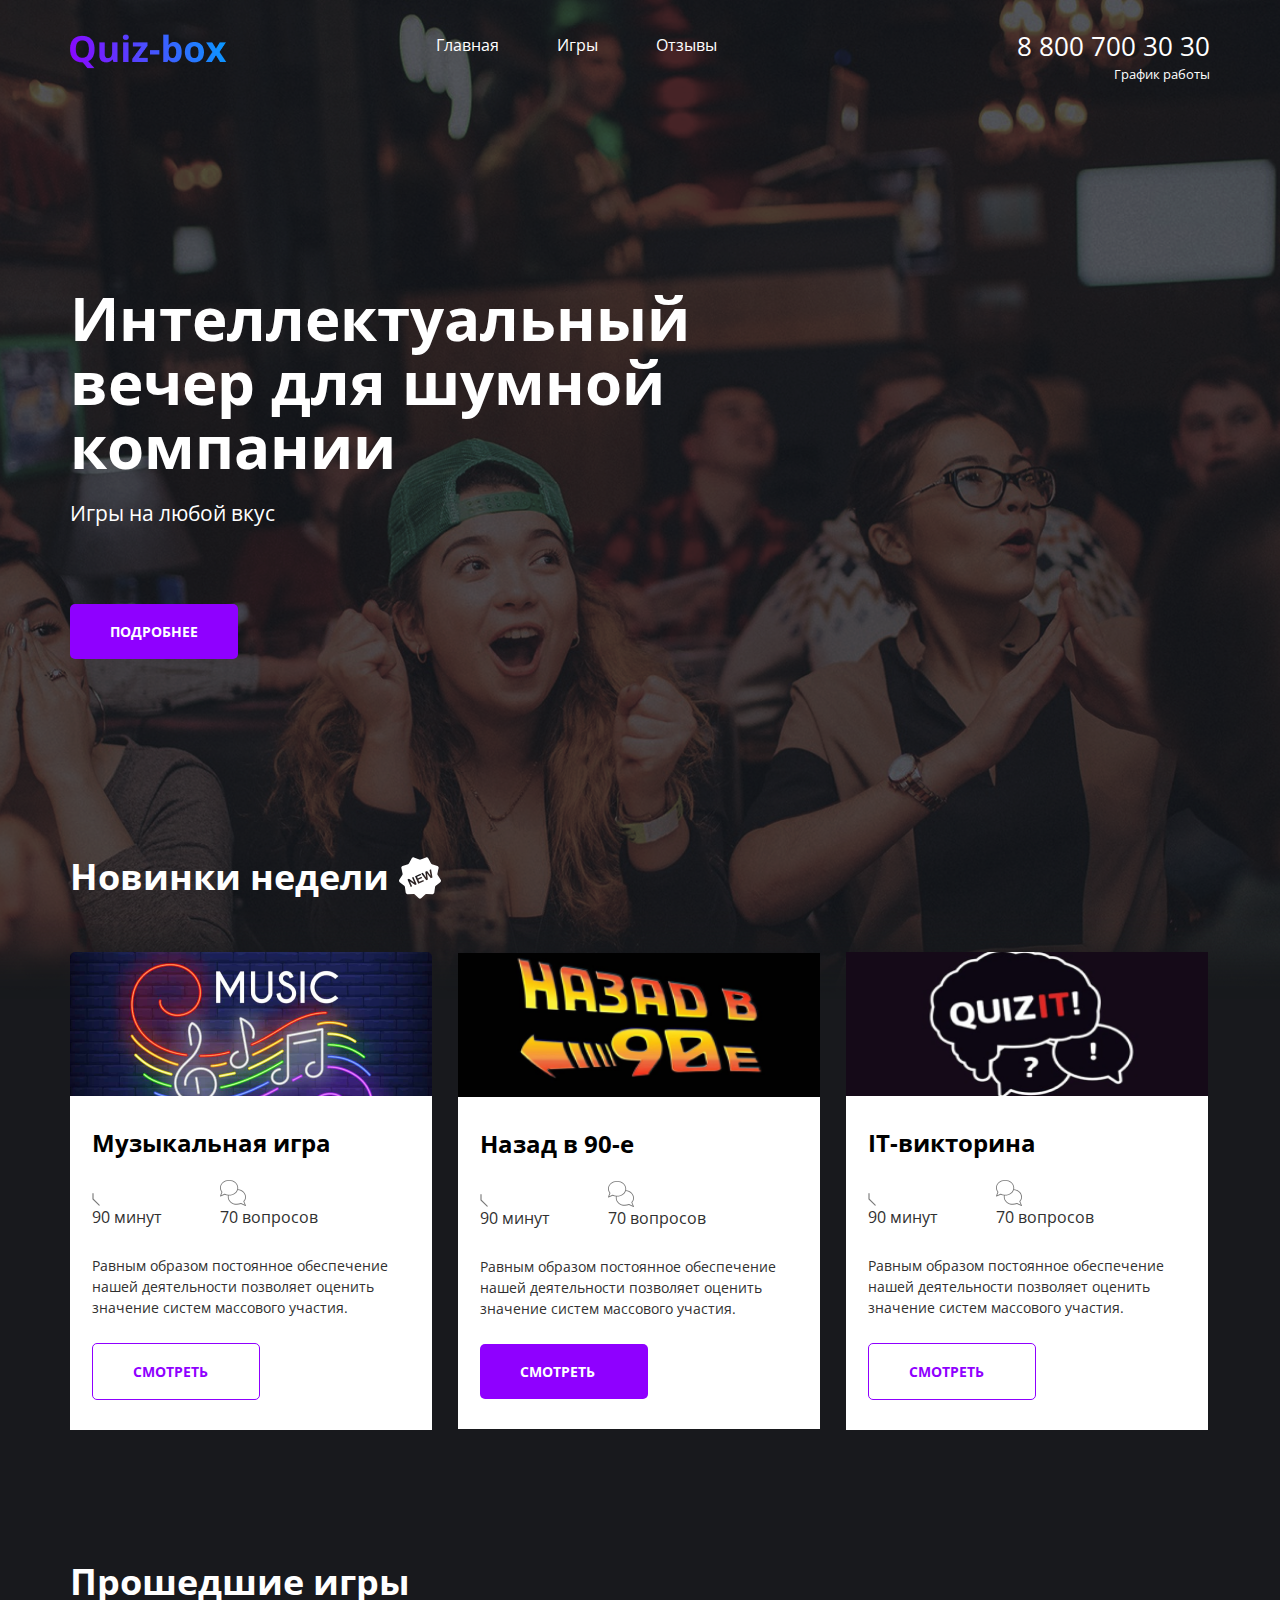
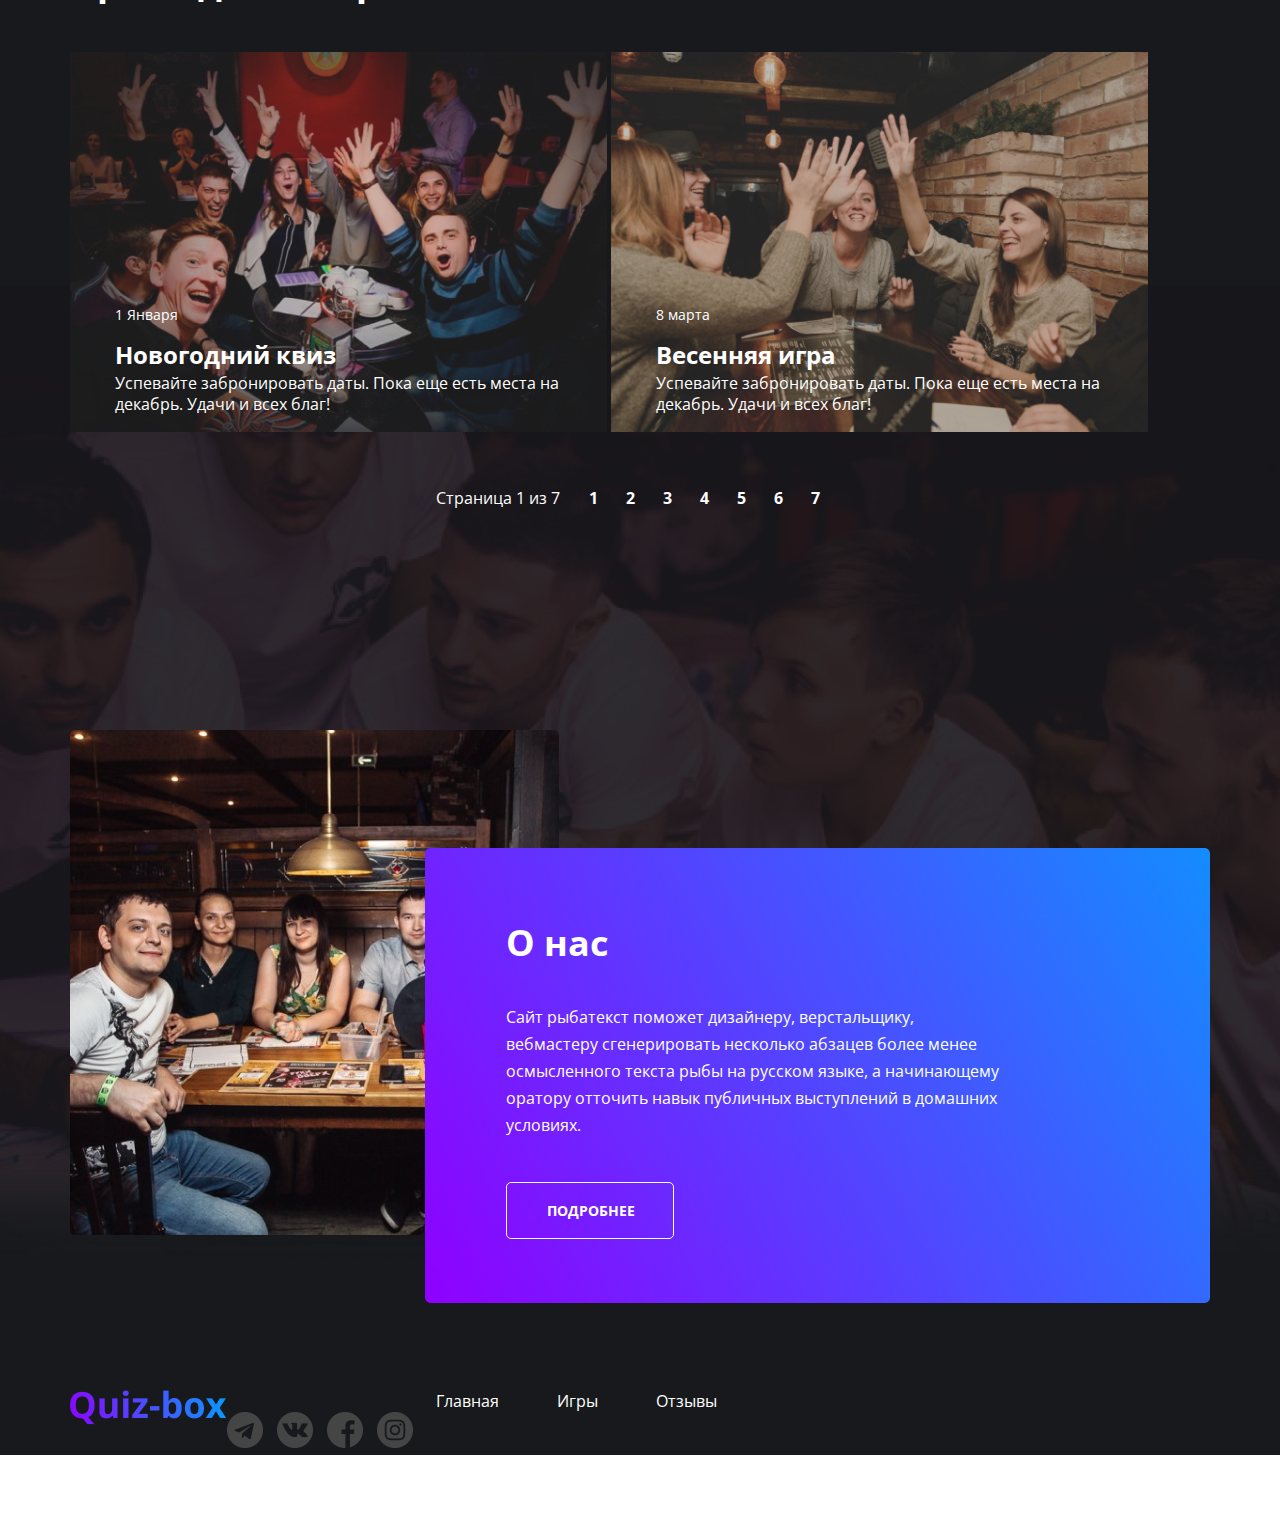
==== index.html @ 4ecdbf76 "ДЗ№2 проблемы" ====
<!DOCTYPE html>
<html lang="ru">

<head>
  <meta charset="UTF-8">
  <meta http-equiv="X-UA-Compatible" content="IE=edge">
  <meta name="viewport" content="width=device-width, initial-scale=1.0">
  <title>Quiz-box</title>
  <link rel="preconnect" href="https://fonts.googleapis.com">
  <link rel="preconnect" href="https://fonts.gstatic.com" crossorigin>
  <link href="https://fonts.googleapis.com/css2?family=Open+Sans:wght@400;700&display=swap" rel="stylesheet">
  <link rel="stylesheet" href="./style/main.css">
</head>

<body>
  <div class="wrapper">
    <div class="wrapper__content wrapper__content--main">
      <header class="header">
        <div class="container container__header">
          <a href="#" class="logo">
            <img src="./img/Quiz-box.png" alt="logo" class="logo__img">
          </a>
          <nav class="menu">
            <ul class="menu__list">
              <li class="menu__item">
                <a href="#" class="menu__link">Главная</a>
              </li>
              <li class="menu__item">
                <a href="#" class="menu__link">Игры</a>
              </li>
              <li class="menu__item">
                <a href="#" class="menu__link">Отзывы</a>
              </li>
            </ul>
          </nav>
          <address class="contacts">
            <a href="tel:+78007003030" class="contacts__phone">8 800 700 30 30</a>
            <div class="contacts__info">График работы</div>
          </address>
        </div>
      </header>
      <main class="main-content">
        <section class="hello">
          <div class="container container__hello">
            <h1 class="title title__hello">Интеллектуальный вечер для шумной компании</h1>
            <div class="subtitle subtitle__hello">Игры на любой вкус</div>
            <a href="#" class="button button__hello">Подробнее</a>
          </div>
        </section>
        <section class="offers">
          <div class="container container__offers">
            <div class="title">
              <h2 class="title title--new">Новинки недели</h2>
              <img src="./img/Vector3.svg" alt="new" class="title__img">
            </div>
            <ul class="offers__list">
              <li class="offers__item">
                <div class="offers__header">
                  <img src="./img/music-quiz 1.png" alt="Музыкальная игра" class="offers__img">
                </div>
                <div class="offers__content">
                  <h5 class="offers__title">Музыкальная игра</h5>
                  <ul class="offers__rules">
                    <li class="offers__rule">
                      <img src="./img/Vector.svg" alt="часы" class="offers__rule-icon">
                      <div class="offers__rule-text">90 минут</div>
                    </li>
                    <li class="offers__rule">
                      <img src="./img/Vector2.svg" alt="иконка" class="offers__rule-icon">
                      <div class="offers__rule-text">70 вопросов</div>
                    </li>
                  </ul>
                  <p class="offers__description">
                    Равным образом постоянное обеспечение нашей деятельности
                    позволяет оценить значение систем массового участия.
                  </p>
                  <a href="#" class="button button__offers--light">Смотреть</a>
                </div>
              </li>
              <li class="offers__item">
                <div class="offers__header">
                  <img src="./img/DyzSUv3WsAEW9zJ 1.png" alt="Назад в 90-е" class="offers__img">
                </div>
                <div class="offers__content">
                  <h5 class="offers__title">Назад в 90-е</h5>
                  <ul class="offers__rules">
                    <li class="offers__rule">
                      <img src="./img/Vector.svg" alt="часы" class="offers__rule-icon">
                      <div class="offers__rule-text">90 минут</div>
                    </li>
                    <li class="offers__rule">
                      <img src="./img/Vector2.svg" alt="иконка" class="offers__rule-icon">
                      <div class="offers__rule-text">70 вопросов</div>
                    </li>
                  </ul>
                  <p class="offers__description">
                    Равным образом постоянное обеспечение нашей деятельности
                    позволяет оценить значение систем массового участия.
                  </p>
                  <a href="#" class="button button__offers">Смотреть</a>
                </div>
              </li>
              <li class="offers__item">
                <div class="offers__header">
                  <img src="./img/WYIzcJxSabU 1.png" alt="IT-викторина" class="offers__img">
                </div>
                <div class="offers__content">
                  <h5 class="offers__title">IT-викторина</h5>
                  <ul class="offers__rules">
                    <li class="offers__rule">
                      <img src="./img/Vector.svg" alt="часы" class="offers__rule-icon">
                      <div class="offers__rule-text">90 минут</div>
                    </li>
                    <li class="offers__rule">
                      <img src="./img/Vector2.svg" alt="иконка" class="offers__rule-icon">
                      <div class="offers__rule-text">70 вопросов</div>
                    </li>
                  </ul>
                  <p class="offers__description">
                    Равным образом постоянное обеспечение нашей деятельности
                    позволяет оценить значение систем массового участия.
                  </p>
                  <a href="#" class="button button__offers--light">Смотреть</a>
                </div>
              </li>
            </ul>
          </div>
        </section>
        <section class="pastgame">
          <div class="container container__pastgame">
            <h2 class="title">Прошедшие игры</h2>
            <ul class="pastgame__list">
              <li class="pastgame__item">
                <img src="./img/kto_gde_kviz__moskva_1_qg_large 1.jpg" alt="Новогодний квиз" class="pastgame__img">
                <div class="pastgame__content">
                  <div class="pastgame__date">1 Января</div>
                  <h5 class="pastgame__title">Новогодний квиз</h5>
                  <p class="pastgame__description">
                    Успевайте забронировать даты. Пока еще есть места на декабрь. Удачи и всех благ!
                  </p>
                </div>
              </li>
              <li class="pastgame__item">
                <img src="./img/3187ee0fc9499a1ef1583ff3c981cf5a 1.jpg" alt="Весенняя игра" class="pastgame__img">
                <div class="pastgame__content">
                  <div class="pastgame__date">8 марта</div>
                  <h5 class="pastgame__title">Весенняя игра</h5>
                  <p class="pastgame__description">
                    Успевайте забронировать даты. Пока еще есть места на декабрь. Удачи и всех благ!
                  </p>
                </div>
              </li>
            </ul>
            <div class="paginator">
              <div class="paginator__display"> Страница 1 из 7</div>
              <ul class="paginator__list">
                <li class="paginator__item paginator__item--active">
                  <a href="#" class="paginator__icon">1</a>
                </li>
                <li class="paginator__item">
                  <a href="#" class="paginator__icon">2</a>
                </li>
                <li class="paginator__item">
                  <a href="#" class="paginator__icon">3</a>
                </li>
                <li class="paginator__item">
                  <a href="#" class="paginator__icon">4</a>
                </li>
                <li class="paginator__item">
                  <a href="#" class="paginator__icon">5</a>
                </li>
                <li class="paginator__item">
                  <a href="#" class="paginator__icon">6</a>
                </li>
                <li class="paginator__item">
                  <a href="#" class="paginator__icon">7</a>
                </li>
              </ul>
            </div>
          </div>
        </section>
        <section class="about">
          <div class="container container__about">
            <img src="./img/Mask Group.png" alt="картинка" class="about__img">
            <div class="about__content">
              <h2 class="title">О нас</h2>
              <p class="about__description">
                Сайт рыбатекст поможет дизайнеру, верстальщику, вебмастеру
                сгенерировать несколько абзацев более менее осмысленного текста рыбы на русском языке,
                а начинающему оратору отточить навык публичных выступлений в домашних условиях.
              </p>
              <a href="#" class="button button--transparent">Подробнее</a>
            </div>
          </div>
        </section>
      </main>
    </div>
    <footer class="footer">
      <div class="container container__footer">
        <a href="#" class="logo">
          <img src="./img/Quiz-box-1.png" alt="logo" class="logo__img">
        </a>
        <nav class="menu">
          <ul class="menu__list">
            <li class="menu__item">
              <a href="#" class="menu__link">Главная</a>
            </li>
            <li class="menu__item">
              <a href="#" class="menu__link">Игры</a>
            </li>
            <li class="menu__item">
              <a href="#" class="menu__link">Отзывы</a>
            </li>
          </ul>
        </nav>
        <div class="socials">
          <ul class="socials__list">
            <li class="socials__item social__item--icon--telegram">
              <a href="#" class="socials__link">
              </a>
            </li>
            <li class="socials__item social__item--icon--vk">
              <a href="#" class="socials__link">
              </a>
            </li>
            <li class="socials__item social__item--icon--fb">
              <a href="#" class="socials__link">
              </a>
            </li>
            <li class="socials__item social__item--icon--insta">
              <a href="#" class="socials__link">
              </a>
            </li>
          </ul>
        </div>
        <address class="contacts">
          <div class="contacts__call">Бесплатный звонок по России</div>
          <a href="tel:+78007003030" class="contacts__phone">8 800 700 30 30</a>
        </address>
      </div>
    </footer>
  </div>
</body>

</html>
---- style/main.css ----
@import url(./bloсks/base.css);
@import url(./bloсks/header.css);
@import url(./bloсks/hello.css);
@import url(./bloсks/offers.css);
@import url(./bloсks/pastgame.css);
@import url(./bloсks/about.css); 
@import url(./bloсks/footer.css);
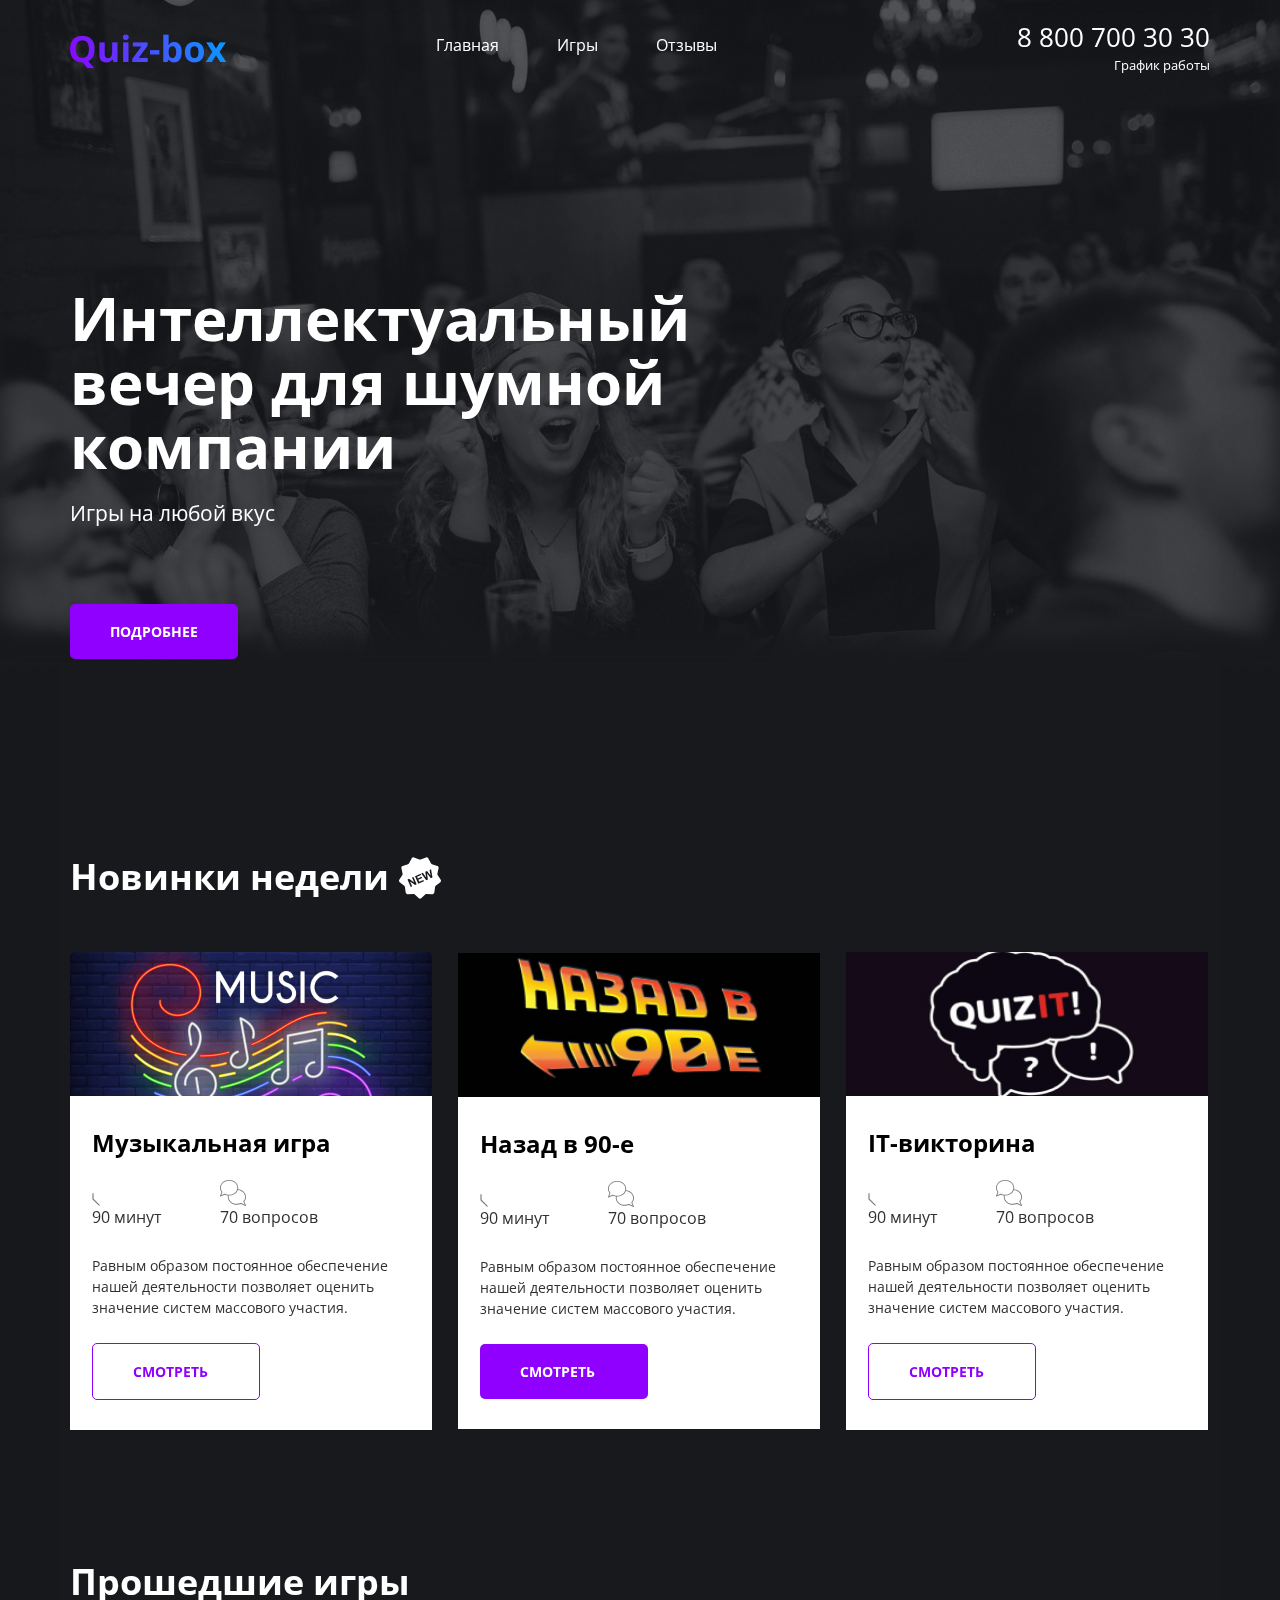
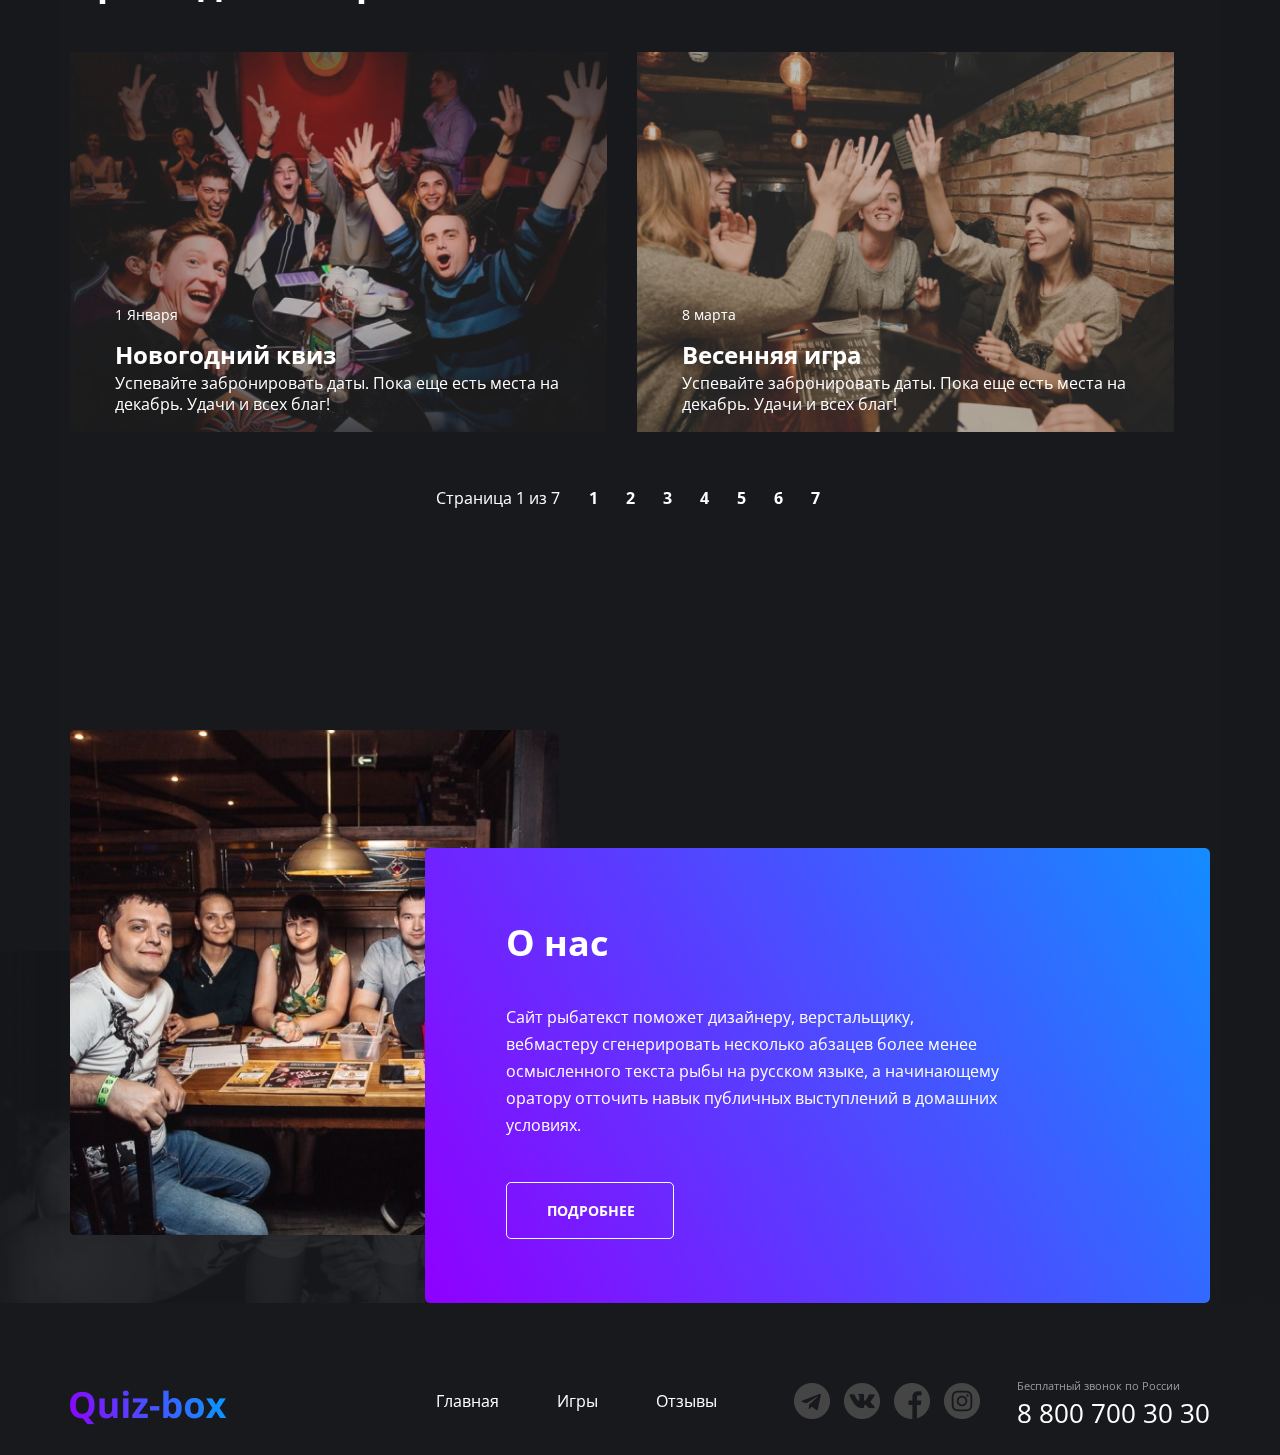
==== commit 4b9b64e2: "дз№2 правки" ====
--- a/index.html
+++ b/index.html
@@ -14,6 +14,9 @@
 
 <body>
   <div class="wrapper">
+    <div class="wrapper wrapper__background">
+      <img src="./img/nbgB77C1HAg 1.png" alt="Фон верх" class="wrapper__img">
+    </div>
     <div class="wrapper__content wrapper__content--main">
       <header class="header">
         <div class="container container__header">
@@ -180,6 +183,9 @@
           </div>
         </section>
         <section class="about">
+          <div class="about about__background">
+            <img src="./img/56278948-888x544 2.png" alt="Фон низ" class="about__background--low">
+          </div>
           <div class="container container__about">
             <img src="./img/Mask Group.png" alt="картинка" class="about__img">
             <div class="about__content">
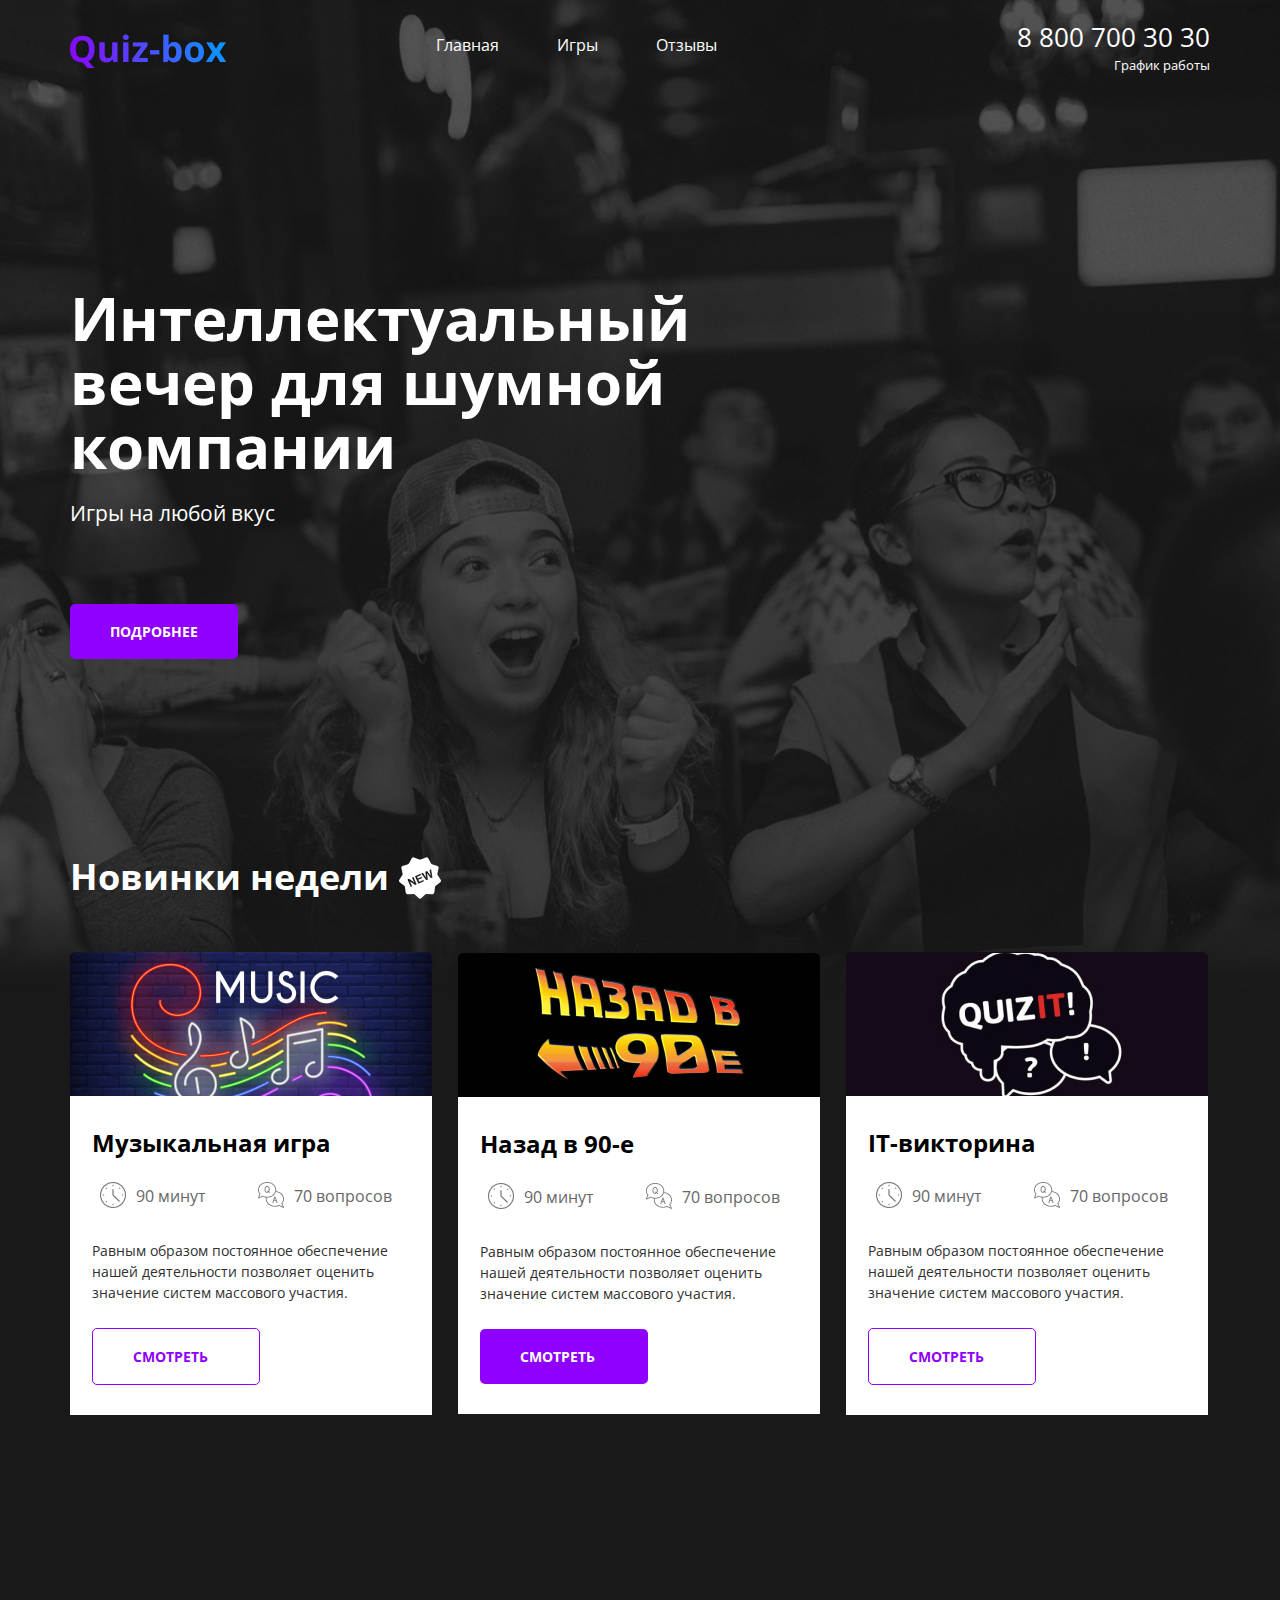
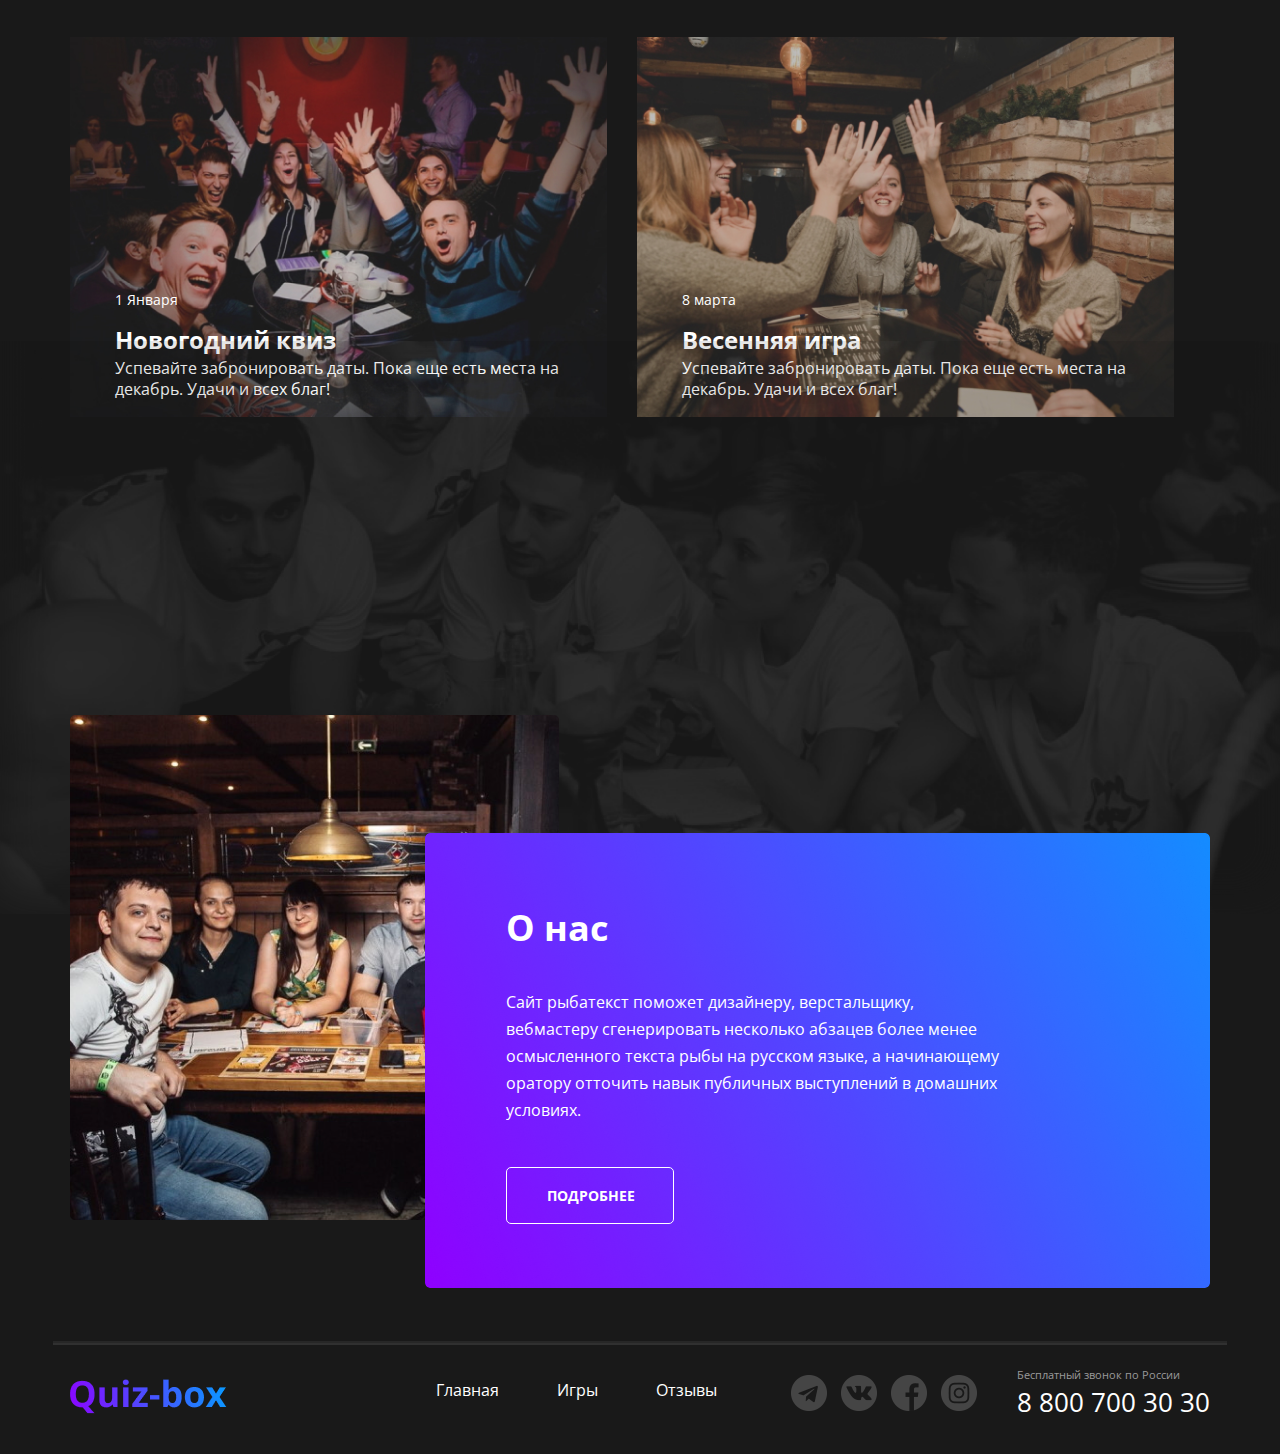
==== commit cec15d06: "ДЗ№2 на проверку" ====
--- a/index.html
+++ b/index.html
@@ -14,10 +14,10 @@
 
 <body>
   <div class="wrapper">
-    <div class="wrapper wrapper__background">
-      <img src="./img/nbgB77C1HAg 1.png" alt="Фон верх" class="wrapper__img">
-    </div>
     <div class="wrapper__content wrapper__content--main">
+      <div class="wrapper wrapper__background">
+        <img src="./img/background.png" alt="Фон верх" class="wrapper__img">
+      </div>
       <header class="header">
         <div class="container container__header">
           <a href="#" class="logo">
@@ -65,11 +65,11 @@
                   <h5 class="offers__title">Музыкальная игра</h5>
                   <ul class="offers__rules">
                     <li class="offers__rule">
-                      <img src="./img/Vector.svg" alt="часы" class="offers__rule-icon">
+                      <img src="./img/clock (2) 1.png" alt="часы" class="offers__rule-icon">
                       <div class="offers__rule-text">90 минут</div>
                     </li>
                     <li class="offers__rule">
-                      <img src="./img/Vector2.svg" alt="иконка" class="offers__rule-icon">
+                      <img src="./img/qa (1) 1.png" alt="иконка" class="offers__rule-icon">
                       <div class="offers__rule-text">70 вопросов</div>
                     </li>
                   </ul>
@@ -82,17 +82,17 @@
               </li>
               <li class="offers__item">
                 <div class="offers__header">
-                  <img src="./img/DyzSUv3WsAEW9zJ 1.png" alt="Назад в 90-е" class="offers__img">
+                  <img src="./img/back90.png" alt="Назад в 90-е" class="offers__img">
                 </div>
                 <div class="offers__content">
                   <h5 class="offers__title">Назад в 90-е</h5>
                   <ul class="offers__rules">
                     <li class="offers__rule">
-                      <img src="./img/Vector.svg" alt="часы" class="offers__rule-icon">
+                      <img src="./img/clock (2) 1.png" alt="часы" class="offers__rule-icon">
                       <div class="offers__rule-text">90 минут</div>
                     </li>
                     <li class="offers__rule">
-                      <img src="./img/Vector2.svg" alt="иконка" class="offers__rule-icon">
+                      <img src="./img/qa (1) 1.png" alt="иконка" class="offers__rule-icon">
                       <div class="offers__rule-text">70 вопросов</div>
                     </li>
                   </ul>
@@ -105,17 +105,17 @@
               </li>
               <li class="offers__item">
                 <div class="offers__header">
-                  <img src="./img/WYIzcJxSabU 1.png" alt="IT-викторина" class="offers__img">
+                  <img src="./img/itquiz.png" alt="IT-викторина" class="offers__img">
                 </div>
                 <div class="offers__content">
                   <h5 class="offers__title">IT-викторина</h5>
                   <ul class="offers__rules">
                     <li class="offers__rule">
-                      <img src="./img/Vector.svg" alt="часы" class="offers__rule-icon">
+                      <img src="./img/clock (2) 1.png" alt="часы" class="offers__rule-icon">
                       <div class="offers__rule-text">90 минут</div>
                     </li>
                     <li class="offers__rule">
-                      <img src="./img/Vector2.svg" alt="иконка" class="offers__rule-icon">
+                      <img src="./img/qa (1) 1.png" alt="иконка" class="offers__rule-icon">
                       <div class="offers__rule-text">70 вопросов</div>
                     </li>
                   </ul>
@@ -134,7 +134,7 @@
             <h2 class="title">Прошедшие игры</h2>
             <ul class="pastgame__list">
               <li class="pastgame__item">
-                <img src="./img/kto_gde_kviz__moskva_1_qg_large 1.jpg" alt="Новогодний квиз" class="pastgame__img">
+                <img src="./img/new-quiz.jpg" alt="Новогодний квиз" class="pastgame__img">
                 <div class="pastgame__content">
                   <div class="pastgame__date">1 Января</div>
                   <h5 class="pastgame__title">Новогодний квиз</h5>
@@ -144,7 +144,7 @@
                 </div>
               </li>
               <li class="pastgame__item">
-                <img src="./img/3187ee0fc9499a1ef1583ff3c981cf5a 1.jpg" alt="Весенняя игра" class="pastgame__img">
+                <img src="./img/spring.jpg" alt="Весенняя игра" class="pastgame__img">
                 <div class="pastgame__content">
                   <div class="pastgame__date">8 марта</div>
                   <h5 class="pastgame__title">Весенняя игра</h5>
@@ -184,10 +184,10 @@
         </section>
         <section class="about">
           <div class="about about__background">
-            <img src="./img/56278948-888x544 2.png" alt="Фон низ" class="about__background--low">
+            <img src="./img/background-low.png" alt="Фон низ" class="about__background--low">
           </div>
           <div class="container container__about">
-            <img src="./img/Mask Group.png" alt="картинка" class="about__img">
+            <img src="./img/about.png" alt="картинка" class="about__img">
             <div class="about__content">
               <h2 class="title">О нас</h2>
               <p class="about__description">
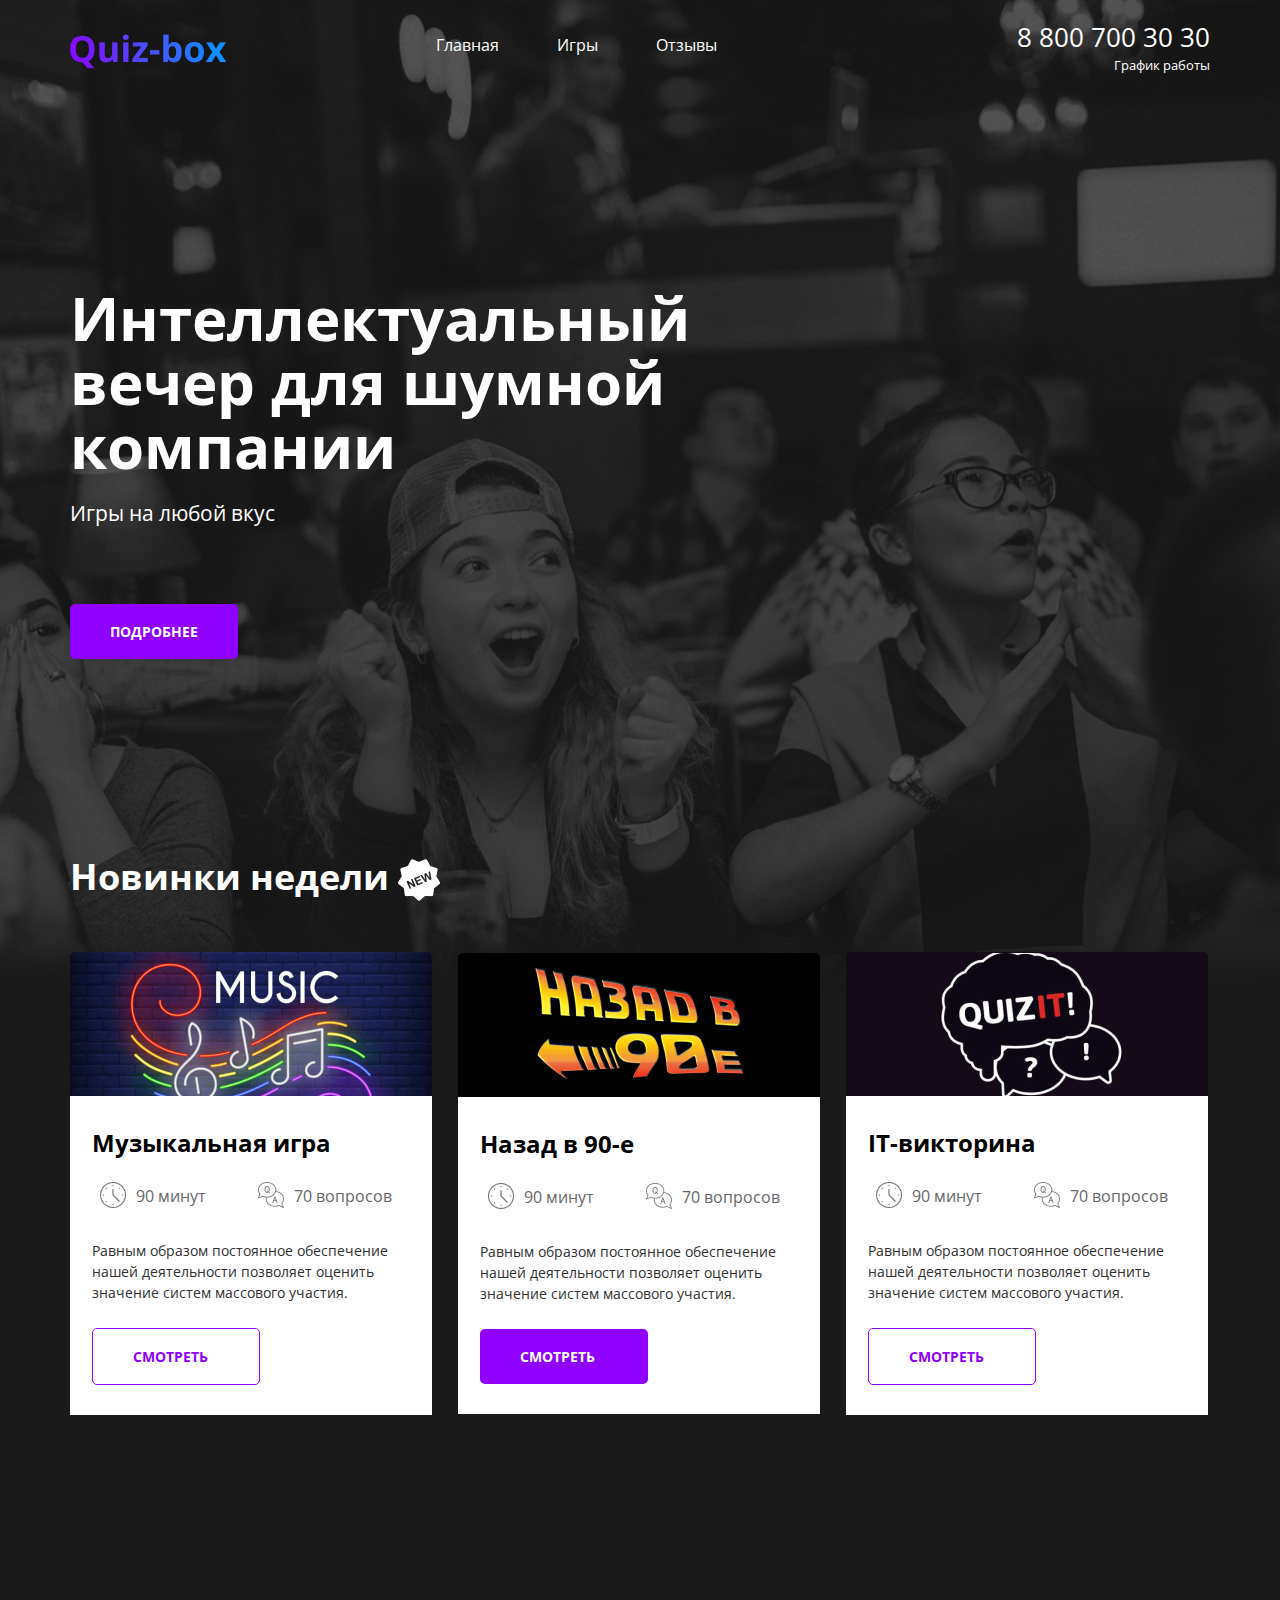
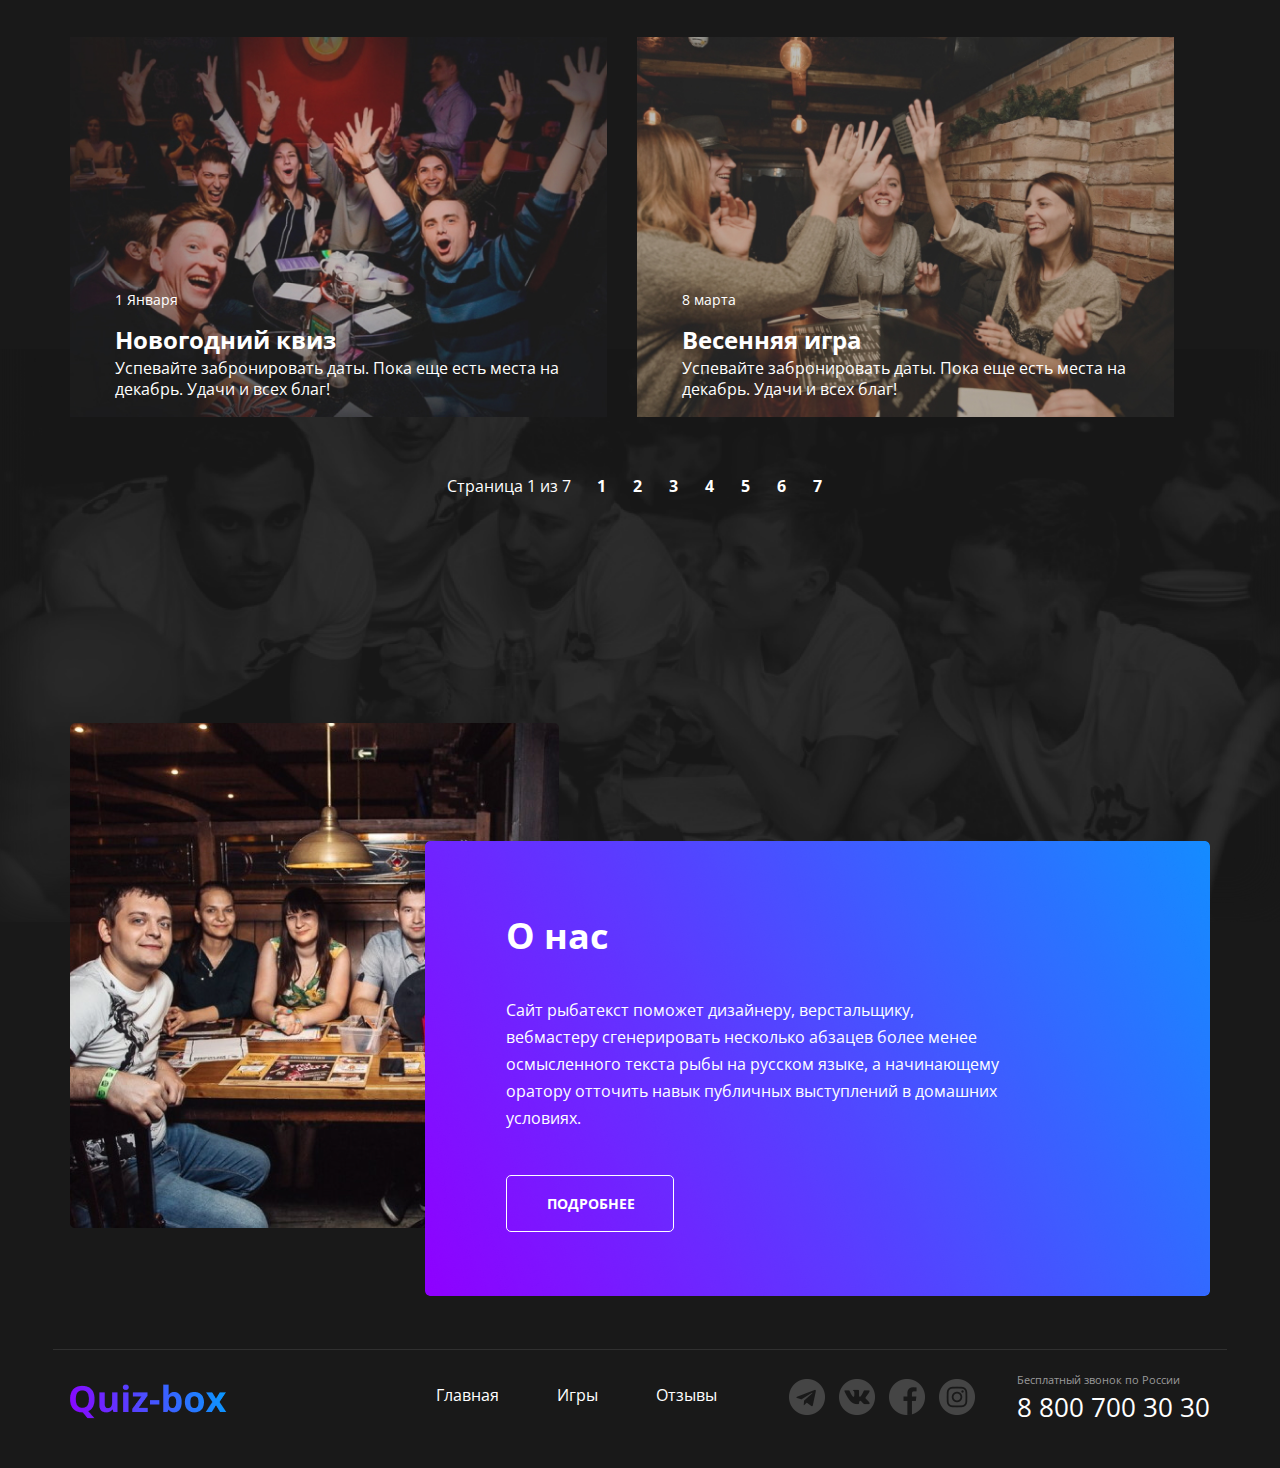
==== commit 0664e7db: "ДЗ№2 на сдачу" ====
--- a/index.html
+++ b/index.html
@@ -15,11 +15,11 @@
 <body>
   <div class="wrapper">
     <div class="wrapper__content wrapper__content--main">
-      <div class="wrapper wrapper__background">
+      <div class="wrapper wrapper--background">
         <img src="./img/background.png" alt="Фон верх" class="wrapper__img">
       </div>
       <header class="header">
-        <div class="container container__header">
+        <div class="container header__container">
           <a href="#" class="logo">
             <img src="./img/Quiz-box.png" alt="logo" class="logo__img">
           </a>
@@ -44,17 +44,16 @@
       </header>
       <main class="main-content">
         <section class="hello">
-          <div class="container container__hello">
+          <div class="container hello__container">
             <h1 class="title title__hello">Интеллектуальный вечер для шумной компании</h1>
             <div class="subtitle subtitle__hello">Игры на любой вкус</div>
             <a href="#" class="button button__hello">Подробнее</a>
           </div>
         </section>
         <section class="offers">
-          <div class="container container__offers">
+          <div class="container offers__container">
             <div class="title">
               <h2 class="title title--new">Новинки недели</h2>
-              <img src="./img/Vector3.svg" alt="new" class="title__img">
             </div>
             <ul class="offers__list">
               <li class="offers__item">
@@ -130,7 +129,7 @@
           </div>
         </section>
         <section class="pastgame">
-          <div class="container container__pastgame">
+          <div class="container pastgame__container">
             <h2 class="title">Прошедшие игры</h2>
             <ul class="pastgame__list">
               <li class="pastgame__item">
@@ -202,7 +201,7 @@
       </main>
     </div>
     <footer class="footer">
-      <div class="container container__footer">
+      <div class="container footer__container">
         <a href="#" class="logo">
           <img src="./img/Quiz-box-1.png" alt="logo" class="logo__img">
         </a>
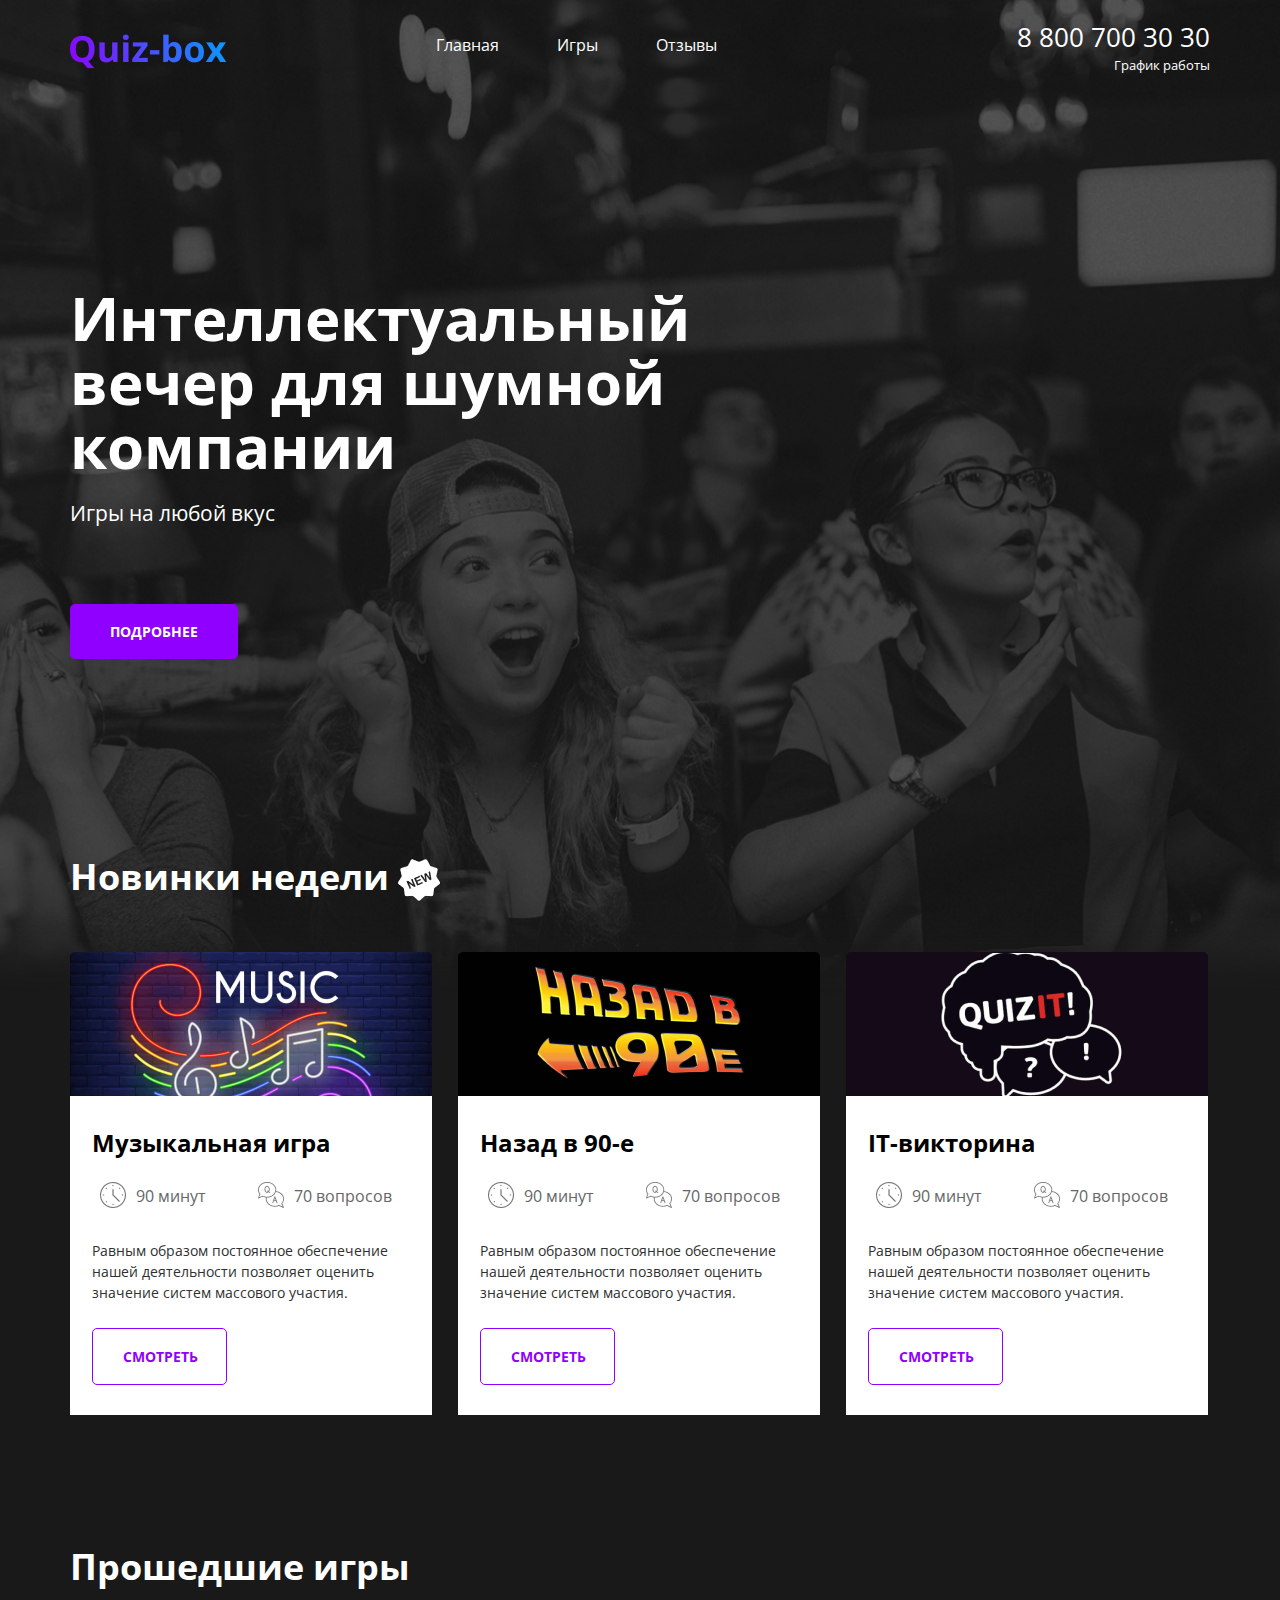
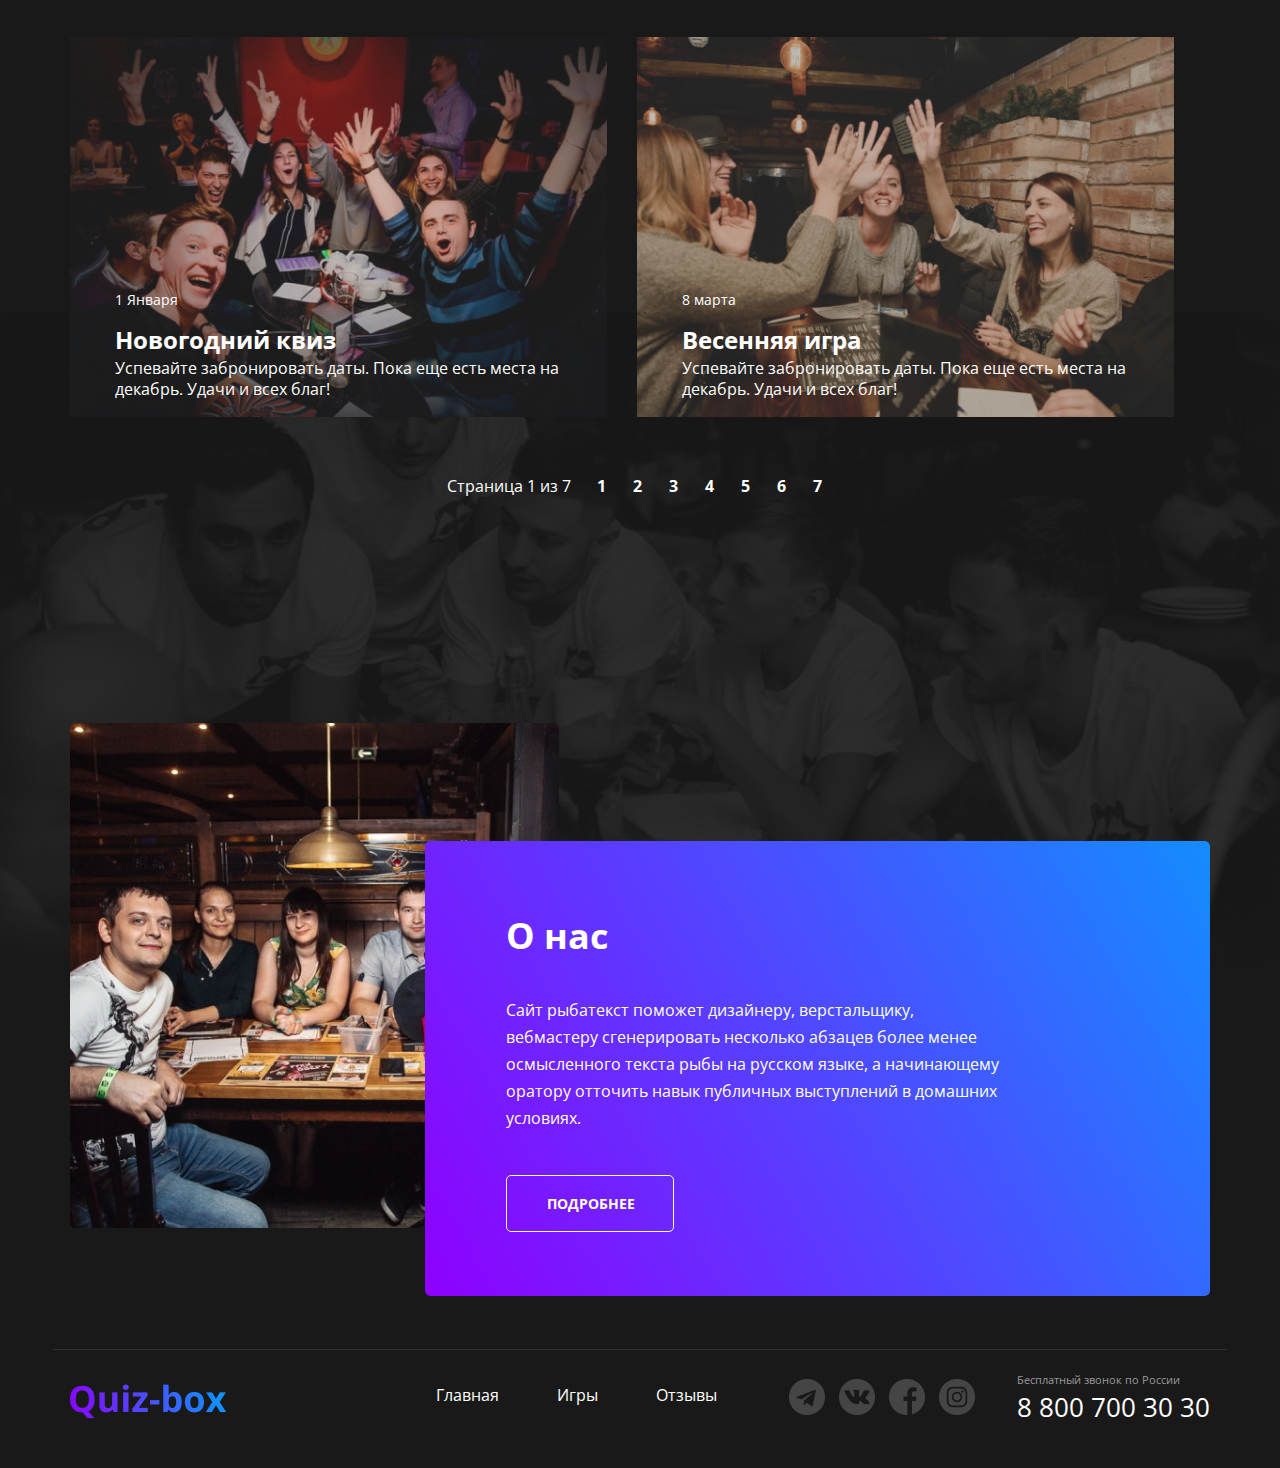
==== commit 7a3a9788: "ДЗ №2 на сдачу" ====
--- a/index.html
+++ b/index.html
@@ -45,16 +45,14 @@
       <main class="main-content">
         <section class="hello">
           <div class="container hello__container">
-            <h1 class="title title__hello">Интеллектуальный вечер для шумной компании</h1>
-            <div class="subtitle subtitle__hello">Игры на любой вкус</div>
-            <a href="#" class="button button__hello">Подробнее</a>
+            <h1 class="title hello__title">Интеллектуальный вечер для шумной компании</h1>
+            <div class="subtitle hello__subtitle">Игры на любой вкус</div>
+            <a href="#" class="button hello__button">Подробнее</a>
           </div>
         </section>
         <section class="offers">
           <div class="container offers__container">
-            <div class="title">
               <h2 class="title title--new">Новинки недели</h2>
-            </div>
             <ul class="offers__list">
               <li class="offers__item">
                 <div class="offers__header">
@@ -76,7 +74,7 @@
                     Равным образом постоянное обеспечение нашей деятельности
                     позволяет оценить значение систем массового участия.
                   </p>
-                  <a href="#" class="button button__offers--light">Смотреть</a>
+                  <a href="#" class="button button--light">Смотреть</a>
                 </div>
               </li>
               <li class="offers__item">
@@ -99,7 +97,7 @@
                     Равным образом постоянное обеспечение нашей деятельности
                     позволяет оценить значение систем массового участия.
                   </p>
-                  <a href="#" class="button button__offers">Смотреть</a>
+                  <a href="#" class="button button--light">Смотреть</a>
                 </div>
               </li>
               <li class="offers__item">
@@ -122,7 +120,7 @@
                     Равным образом постоянное обеспечение нашей деятельности
                     позволяет оценить значение систем массового участия.
                   </p>
-                  <a href="#" class="button button__offers--light">Смотреть</a>
+                  <a href="#" class="button button--light">Смотреть</a>
                 </div>
               </li>
             </ul>
@@ -182,10 +180,10 @@
           </div>
         </section>
         <section class="about">
-          <div class="about about__background">
-            <img src="./img/background-low.png" alt="Фон низ" class="about__background--low">
-          </div>
-          <div class="container container__about">
+          <div class="about__background">
+            <img src="./img/background-low.png" alt="Фон низ" class="about__background-low">
+          </div>
+          <div class="container about__container">
             <img src="./img/about.png" alt="картинка" class="about__img">
             <div class="about__content">
               <h2 class="title">О нас</h2>
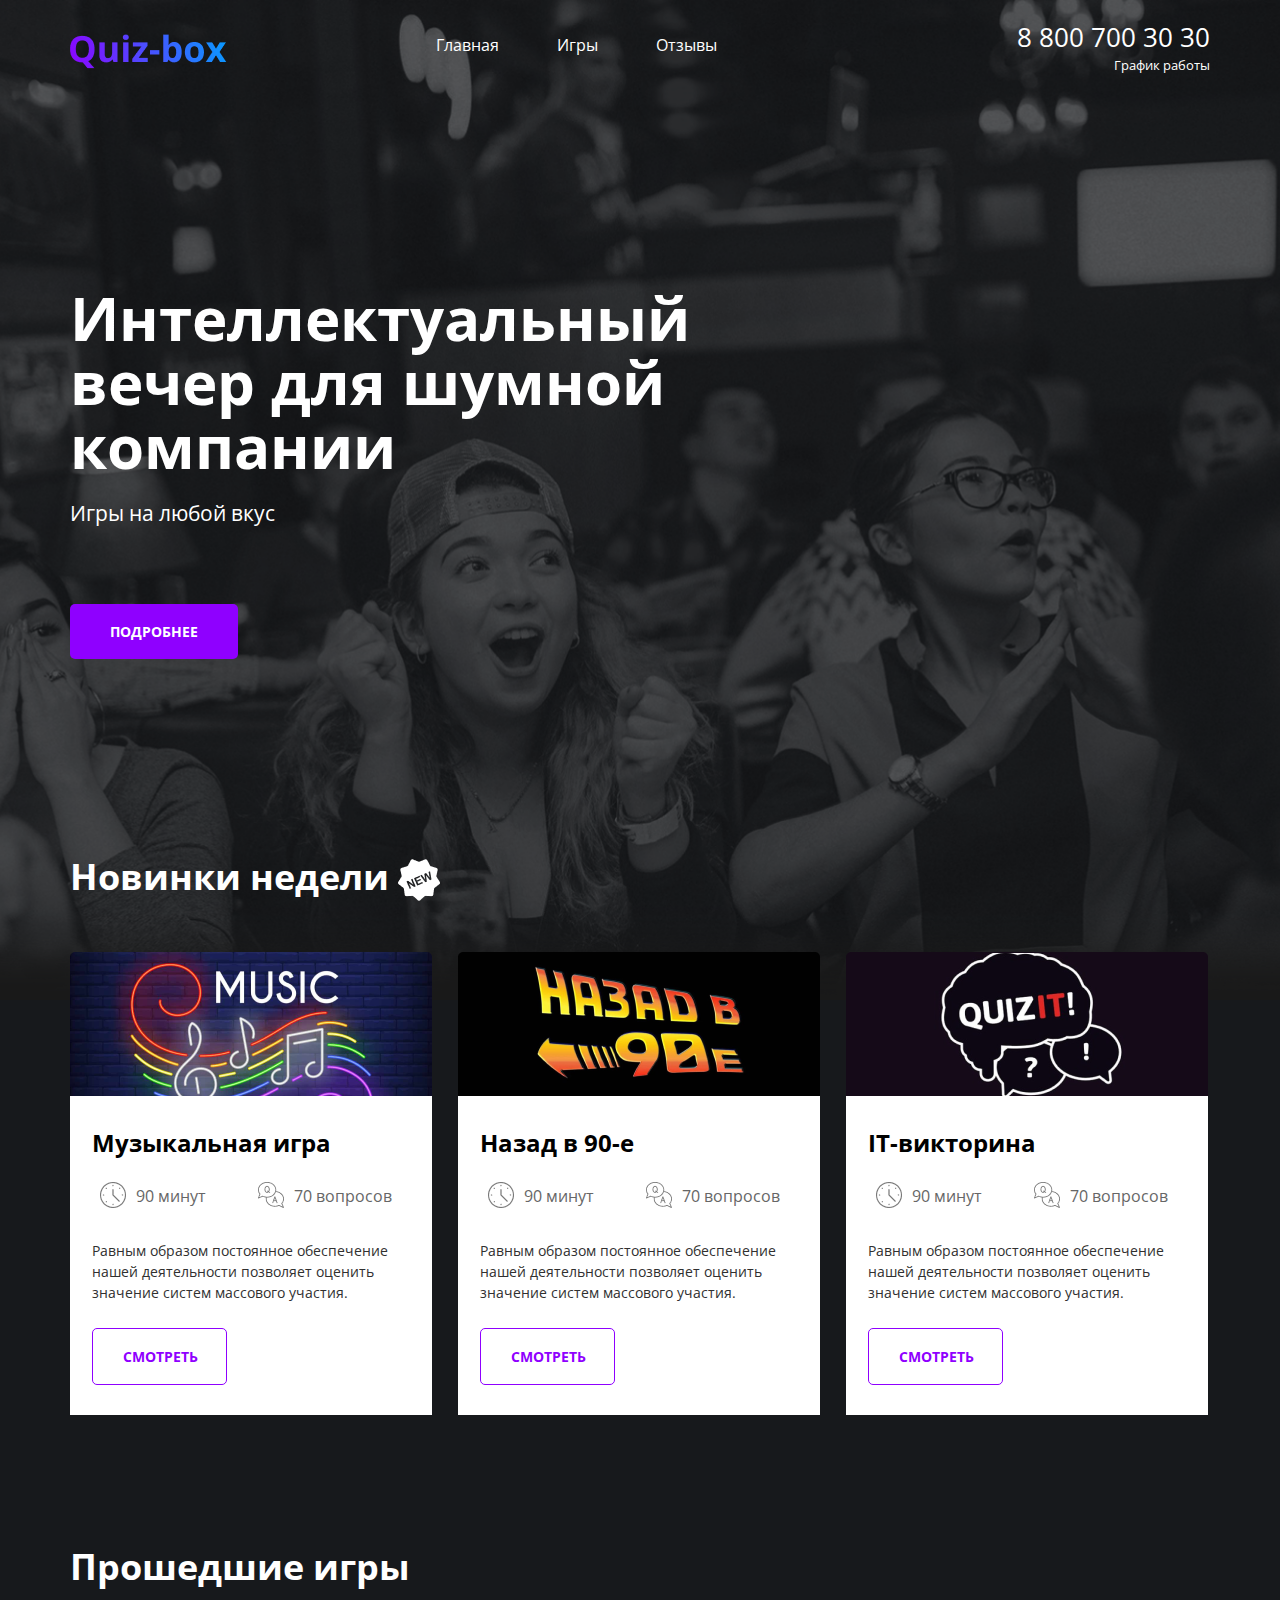
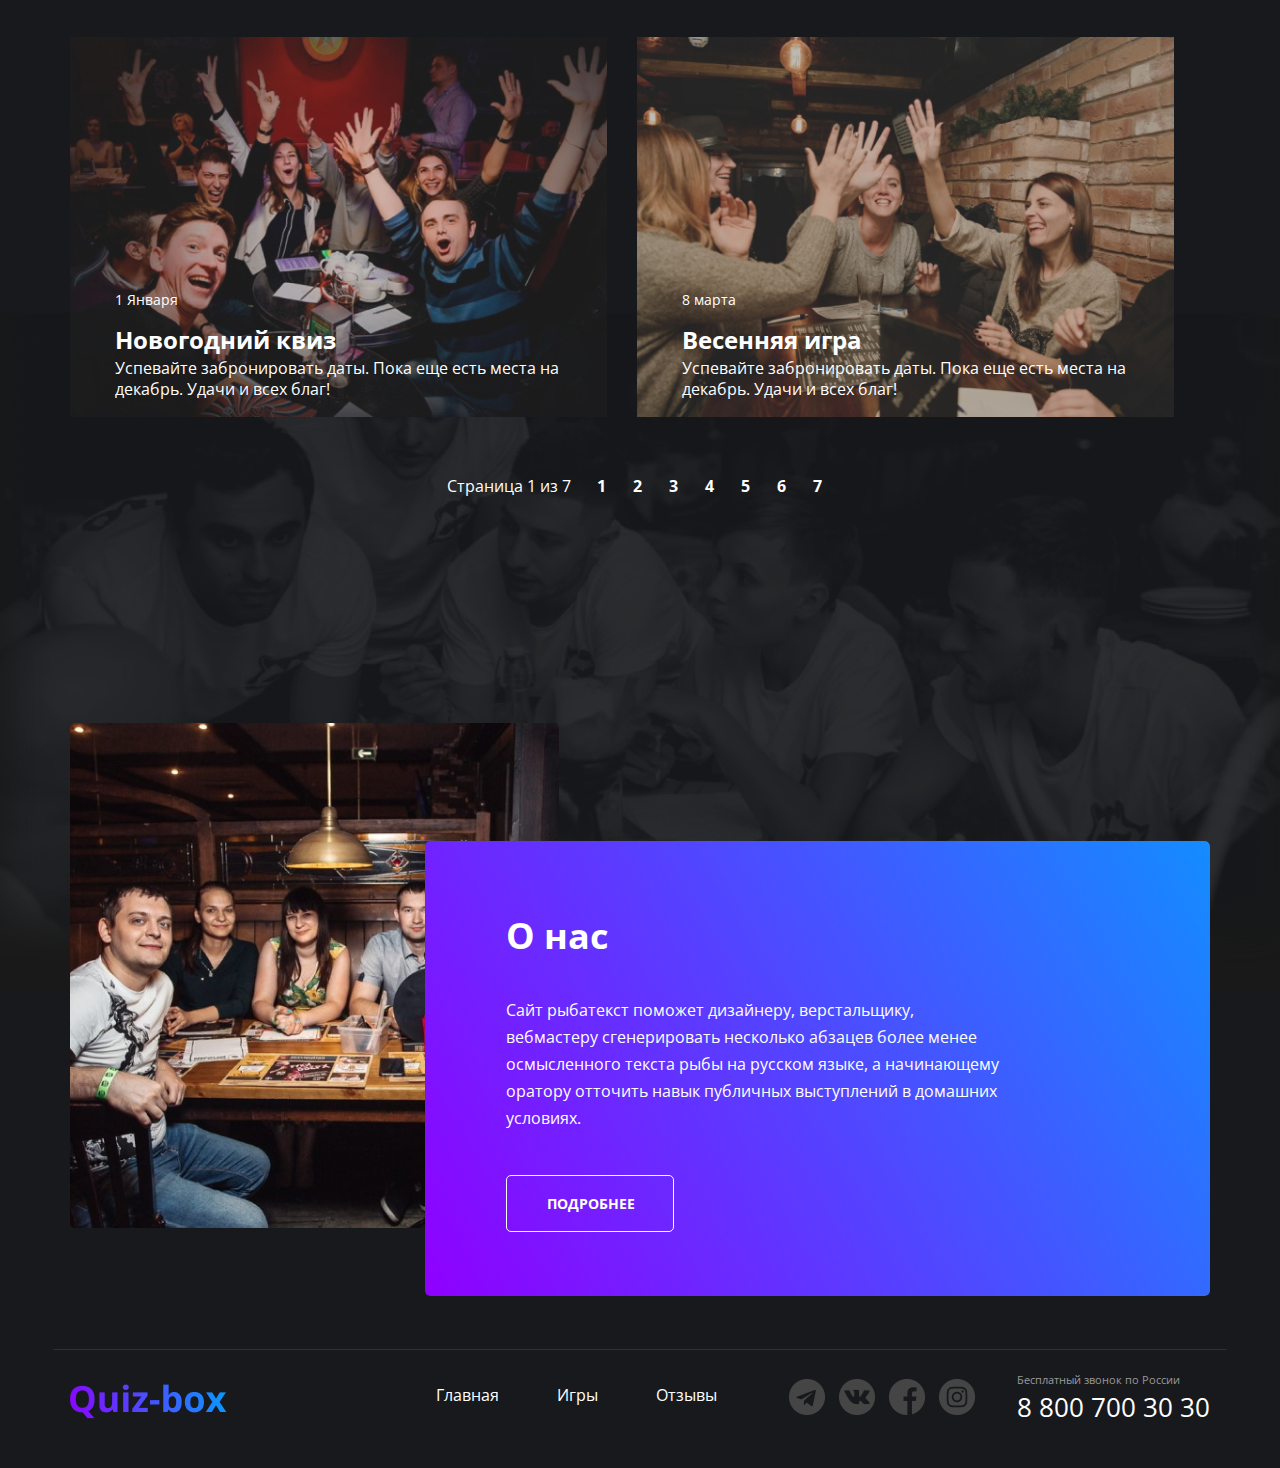
==== commit e723aadd: "ДЗ №2" ====
--- a/index.html
+++ b/index.html
@@ -14,8 +14,8 @@
 
 <body>
   <div class="wrapper">
-    <div class="wrapper__content wrapper__content--main">
-      <div class="wrapper wrapper--background">
+    <div class="wrapper__content">
+      <div class="wrapper__background">
         <img src="./img/background.png" alt="Фон верх" class="wrapper__img">
       </div>
       <header class="header">
--- a/style/main.css
+++ b/style/main.css
@@ -5,5 +5,5 @@
 @import url(./bloсks/pastgame.css);
 @import url(./bloсks/about.css); 
 @import url(./bloсks/footer.css); 
+@import url(./bloсks/inner-section.css);
 
-
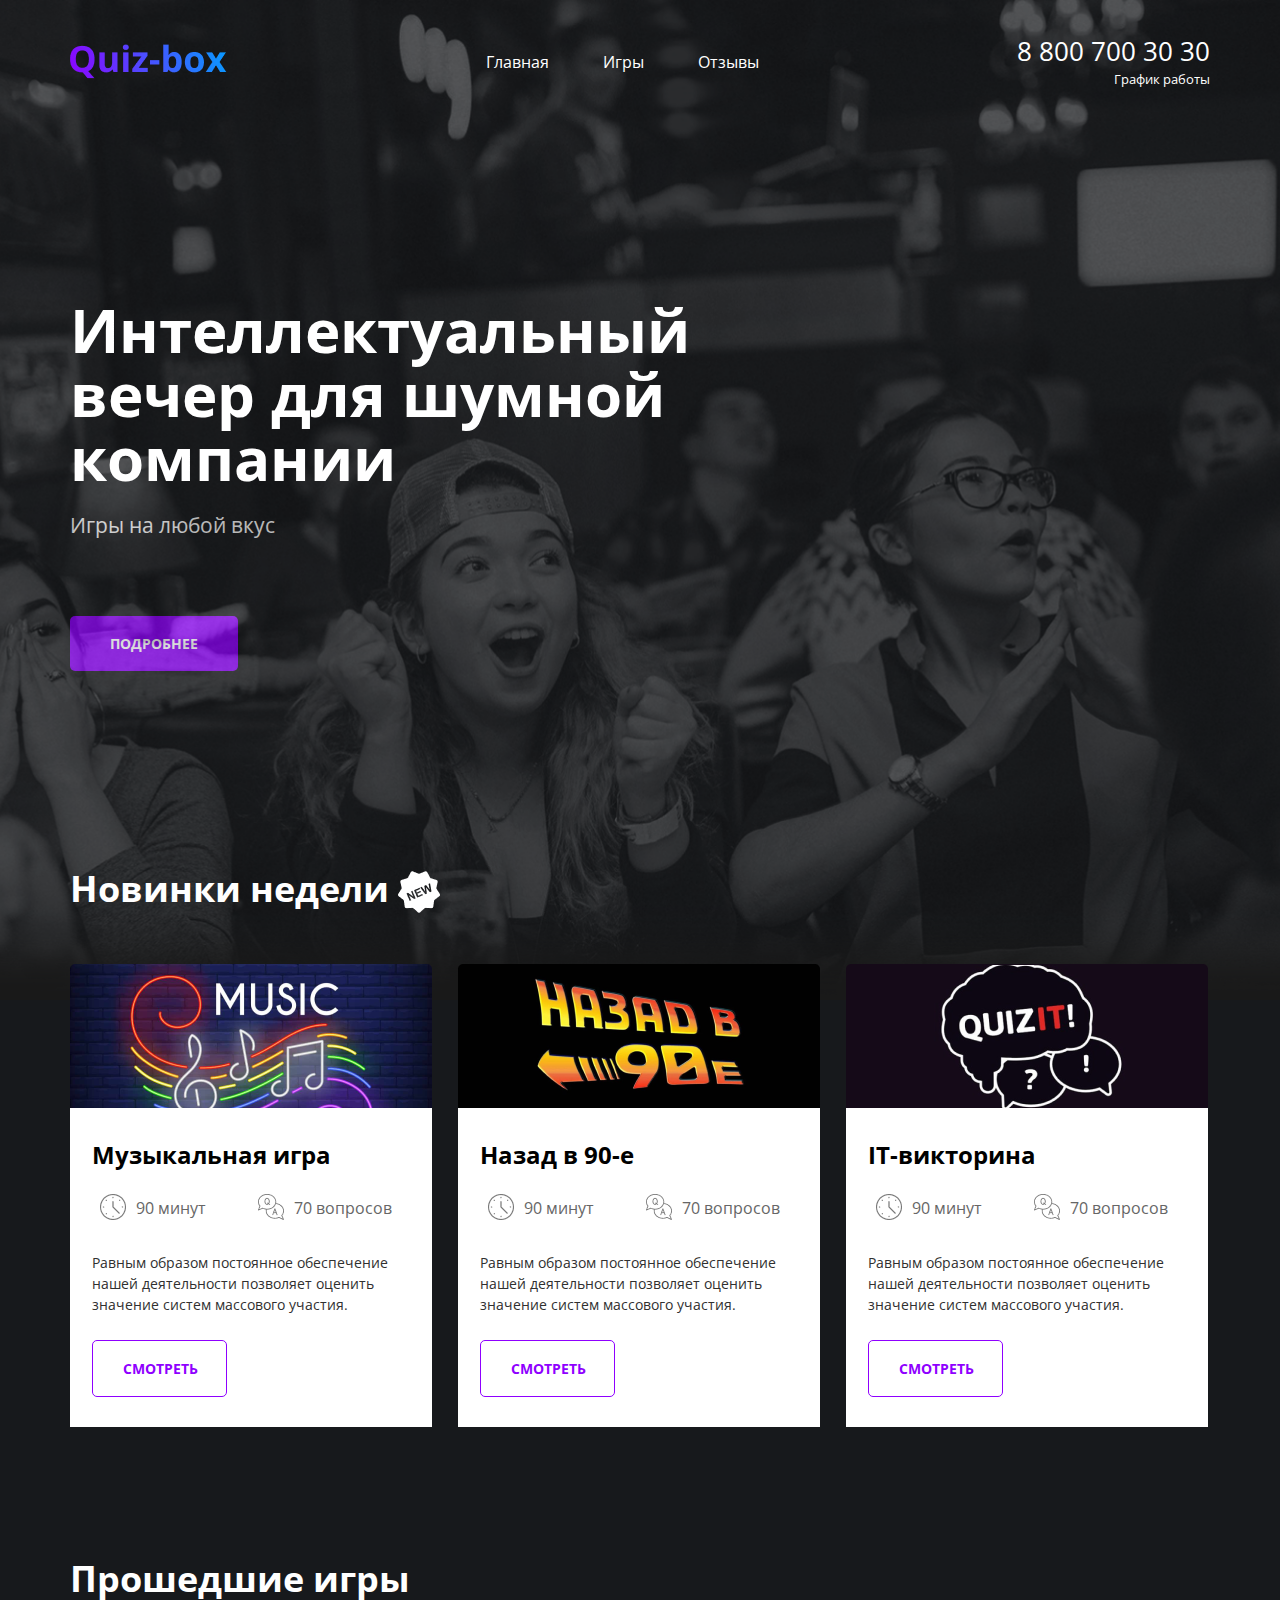
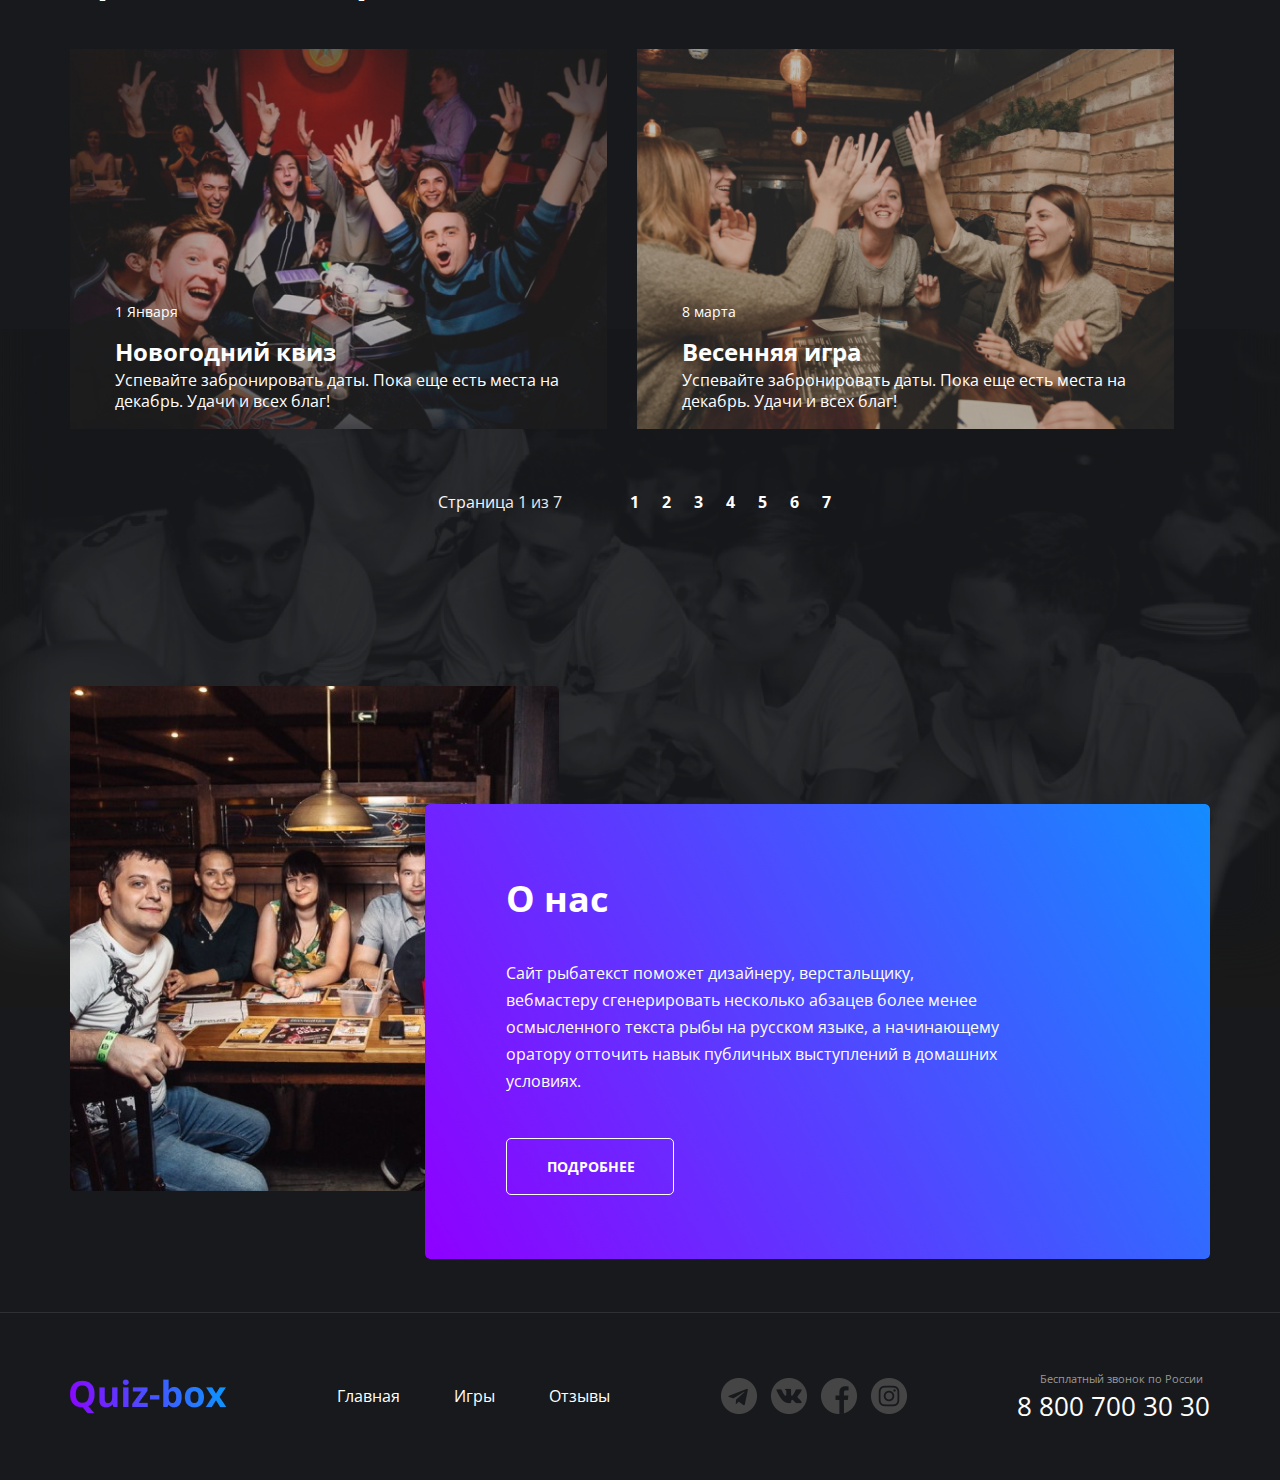
==== commit 60508762: "дз 2 на проверку" ====
--- a/index.html
+++ b/index.html
@@ -52,7 +52,7 @@
         </section>
         <section class="offers">
           <div class="container offers__container">
-              <h2 class="title title--new">Новинки недели</h2>
+            <h2 class="title title--new">Новинки недели</h2>
             <ul class="offers__list">
               <li class="offers__item">
                 <div class="offers__header">
@@ -79,7 +79,7 @@
               </li>
               <li class="offers__item">
                 <div class="offers__header">
-                  <img src="./img/back90.png" alt="Назад в 90-е" class="offers__img">
+                  <img src="./img/back.png" alt="Назад в 90-е" class="offers__img">
                 </div>
                 <div class="offers__content">
                   <h5 class="offers__title">Назад в 90-е</h5>
@@ -154,7 +154,7 @@
             <div class="paginator">
               <div class="paginator__display"> Страница 1 из 7</div>
               <ul class="paginator__list">
-                <li class="paginator__item paginator__item--active">
+                <li class="paginator__item paginator__item">
                   <a href="#" class="paginator__icon">1</a>
                 </li>
                 <li class="paginator__item">
--- a/style/main.css
+++ b/style/main.css
@@ -5,5 +5,7 @@
 @import url(./bloсks/pastgame.css);
 @import url(./bloсks/about.css); 
 @import url(./bloсks/footer.css); 
+@import url(./bloсks/games-hello.css);
+@import url(./bloсks/games.css);
 @import url(./bloсks/inner-section.css);
 
